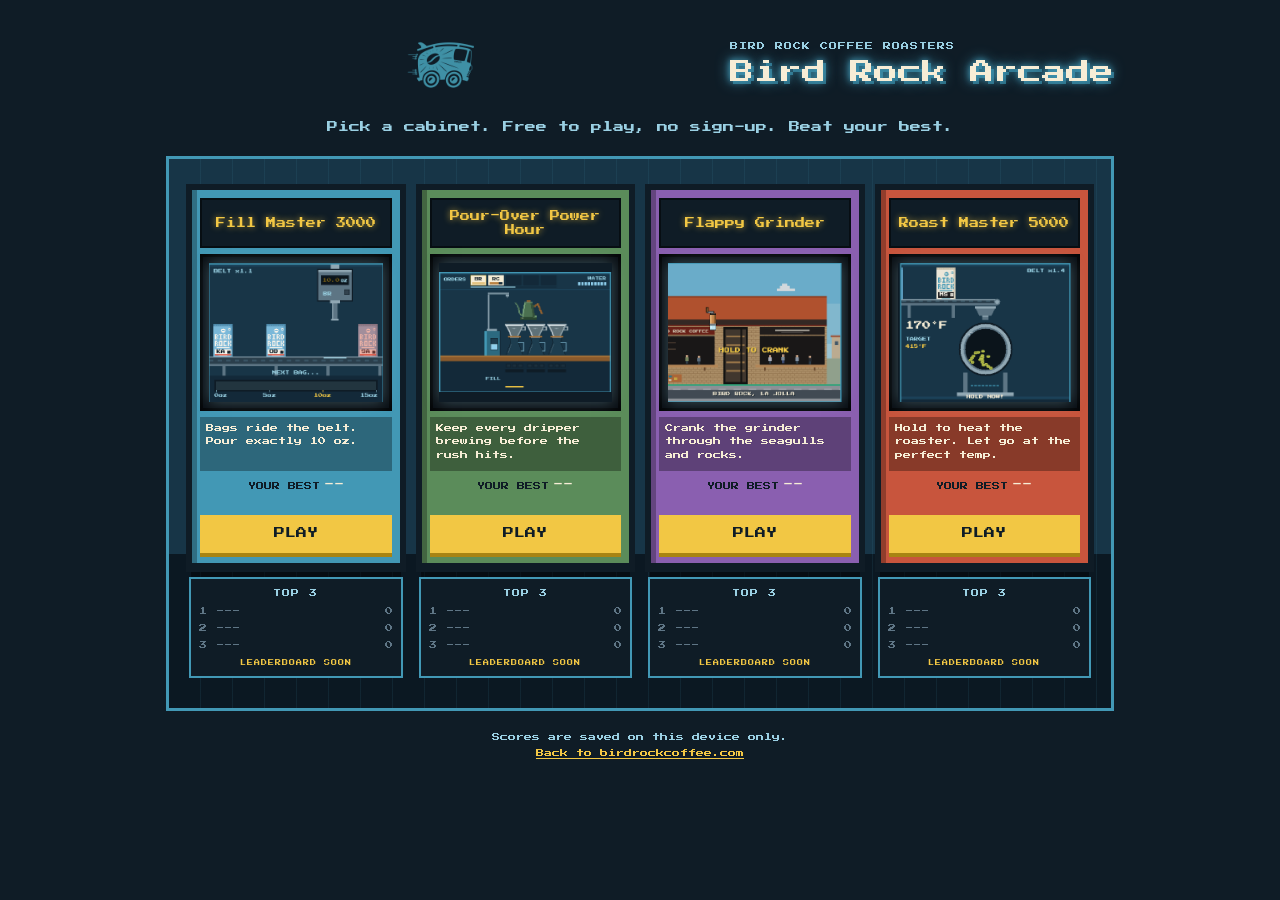
==== arcade/index.html @ a9ecbf44 "Initial publish of Bird Rock Arcade" ====
<!doctype html>
<html lang="en">
<head>
  <meta charset="utf-8">
  <meta name="viewport" content="width=device-width, initial-scale=1, viewport-fit=cover">
  <title>Bird Rock Arcade | Bird Rock Coffee Roasters</title>
  <meta name="description" content="Free coffee mini-games from Bird Rock Coffee Roasters. Roast, fill, pour and grind your way to a high score.">
  <meta property="og:title" content="Bird Rock Arcade">
  <meta property="og:description" content="Free coffee mini-games from Bird Rock Coffee Roasters.">
  <meta property="og:type" content="website">
  <link rel="icon" type="image/png" href="../assets/Van_Blue.png">
  <link rel="preconnect" href="https://fonts.googleapis.com">
  <link rel="preconnect" href="https://fonts.gstatic.com" crossorigin>
  <link href="https://fonts.googleapis.com/css2?family=Press+Start+2P&amp;display=swap" rel="stylesheet">
  <link rel="stylesheet" href="../style.css">
  <link rel="stylesheet" href="style.css">
</head>
<body>
  <main id="arcade">
    <header class="top">
      <img class="van" src="../assets/Van_Blue.png" alt="" width="56" height="56">
      <div class="sign">
        <p class="eyebrow">Bird Rock Coffee Roasters</p>
        <h1>Bird Rock Arcade</h1>
      </div>
    </header>
    <p class="lede">Pick a cabinet. Free to play, no sign-up. Beat your best.</p>

    <ol id="floor" class="floor" aria-label="Games"></ol>

    <noscript>
      <p class="lede">The arcade needs JavaScript. You can still play directly:</p>
      <ul class="plain">
        <li><a href="../roast2/">Roast Master 5000</a></li>
        <li><a href="../fill/">Fill Master 3000</a></li>
        <li><a href="../pourover/">Pour-Over Power Hour</a></li>
        <li><a href="../flappy/">Flappy Grinder</a></li>
      </ul>
    </noscript>

    <footer class="foot">
      <p>Scores are saved on this device only.</p>
      <a href="https://www.birdrockcoffee.com" target="_blank" rel="noopener">Back to birdrockcoffee.com</a>
    </footer>
  </main>

  <script src="games.js"></script>
  <script src="logic.js"></script>
  <script src="app.js"></script>
</body>
</html>
---- style.css ----
/* Roast Master 5000: 8-bit look. Colors live here and in THEME (game.js). */
:root {
  --blue: #4298B5;          /* Bird Rock blue */
  --blue-dark: #2c6a80;
  --blue-light: #9ad0e3;
  --ink: #0f1c26;
  --wall: #173547;
  --cream: #f6edd6;
  --gold: #f2c744;
  --red: #e0503f;
  --font: 'Press Start 2P', ui-monospace, 'SF Mono', Menlo, monospace;
}

* { box-sizing: border-box; }
html, body { margin: 0; background: var(--ink); color: var(--cream); }
body {
  font-family: var(--font);
  font-size: 10px;
  line-height: 1.6;
  min-height: 100vh;
  min-height: 100dvh;
  -webkit-tap-highlight-color: transparent;
  touch-action: manipulation;
}

#app {
  max-width: 440px;
  margin: 0 auto;
  padding: 8px 16px 16px;
  display: flex;
  flex-direction: column;
  gap: 8px;
}

.sr-only {
  position: absolute; width: 1px; height: 1px; overflow: hidden;
  clip: rect(0 0 0 0); white-space: nowrap;
}

.top { display: flex; align-items: center; justify-content: space-between; gap: 8px; }
h1 { margin: 0; font-size: 13px; color: var(--blue-light); line-height: 1.4; font-weight: normal; }

#sound {
  font: inherit; font-size: 8px; color: var(--cream); background: transparent;
  border: 2px solid var(--blue); padding: 6px 8px; cursor: pointer;
}
#sound[aria-pressed="true"] { background: var(--blue); color: var(--ink); }

.hud { display: grid; grid-template-columns: repeat(3, 1fr); gap: 8px; }
.hud div { background: var(--wall); border: 2px solid var(--blue); padding: 4px 8px; text-align: center; }
.hud span { display: block; font-size: 8px; color: var(--blue-light); }
.hud b { font-weight: normal; font-size: 14px; }

.target { background: var(--wall); border: 2px solid var(--gold); padding: 6px 10px; text-align: center; min-height: 78px; }
.coffee { font-size: 11px; color: var(--cream); overflow-wrap: anywhere; }
.notes { margin-top: 5px; font-size: 8px; color: var(--blue-light); line-height: 1.5; }
.level { margin-top: 6px; font-size: 10px; color: var(--gold); }

.stage { position: relative; border: 3px solid var(--blue); background: var(--wall); }
#c { display: block; width: 100%; height: auto; image-rendering: pixelated; image-rendering: crisp-edges; }

.readout {
  position: absolute; left: 50%; bottom: 8px; transform: translateX(-50%);
  font-size: 16px; color: var(--cream); text-shadow: 2px 2px 0 var(--ink); pointer-events: none;
}
.banner {
  position: absolute; left: 0; right: 0; top: 36%; text-align: center;
  font-size: 20px; color: var(--gold); text-shadow: 3px 3px 0 var(--ink);
  opacity: 0; pointer-events: none;
}
.banner.show { opacity: 1; }
.banner.bad { color: var(--red); }

.drop, .btn {
  font: inherit; font-size: 14px; color: var(--ink); background: var(--gold);
  border: 0; padding: 16px 12px; cursor: pointer; width: 100%;
  box-shadow: 0 5px 0 #a88413; text-transform: uppercase;
}
.drop:active, .btn:active { transform: translateY(4px); box-shadow: 0 1px 0 #a88413; }
.drop:disabled { background: #566b78; box-shadow: 0 5px 0 #34434d; color: #1c2a33; cursor: default; }
.drop { font-size: 18px; padding: 18px 12px; }
.hint { margin: 0; text-align: center; font-size: 8px; color: var(--blue-light); }

.overlay {
  position: fixed; inset: 0; background: rgba(8, 16, 22, 0.88);
  display: flex; align-items: center; justify-content: center; padding: 16px;
  overflow-y: auto; z-index: 10;
}
.overlay[hidden] { display: none; }
.card {
  background: var(--wall); border: 4px solid var(--blue); padding: 18px 16px;
  max-width: 400px; width: 100%; text-align: center; display: flex; flex-direction: column; gap: 12px;
}
.card h2 { margin: 0; font-size: 15px; color: var(--blue-light); font-weight: normal; line-height: 1.4; }
.card p { margin: 0; }
.van { margin: 0 auto; image-rendering: auto; }

.review { border-color: var(--gold); }
.eyebrow { font-size: 9px; color: var(--gold); letter-spacing: 1px; }
.score { font-size: 52px; color: var(--cream); line-height: 1; }
.new-best { font-size: 10px; color: var(--ink); background: var(--gold); padding: 4px 8px; align-self: center; }
.new-best[hidden] { display: none; }
.review-coffee { font-size: 12px; color: var(--blue-light); overflow-wrap: anywhere; }
.review-notes { font-size: 10px; color: var(--cream); }
.review-line { font-size: 9px; color: var(--gold); }
.review-stats { font-size: 8px; color: var(--blue-light); }
.bags { display: flex; flex-wrap: wrap; justify-content: center; gap: 4px; }
.bags svg { width: 20px; height: 25px; shape-rendering: crispEdges; }
.bags .more { align-self: center; font-size: 9px; color: var(--cream); }

@media (prefers-reduced-motion: reduce) {
  .banner { transition: none; }
}
---- arcade/style.css ----
/* Bird Rock Arcade: the arcade room. Palette variables come from ../style.css. */

#arcade {
  max-width: 980px;
  margin: 0 auto;
  padding: 16px 16px 28px;
  display: flex;
  flex-direction: column;
  gap: 14px;
}

.top { display: flex; flex-wrap: wrap; align-items: center; gap: 12px; justify-content: center; }
.van { width: 56px; height: 56px; image-rendering: auto; }
.sign { text-align: left; }
.eyebrow { margin: 0 0 4px; font-size: 8px; color: var(--blue-light); letter-spacing: 1px; text-transform: uppercase; }
h1 {
  margin: 0; font-size: 20px; line-height: 1.3; font-weight: normal; color: var(--cream);
  text-shadow: 0 0 6px var(--blue), 0 0 14px var(--blue), 3px 3px 0 var(--blue-dark);
}
.lede { margin: 0; text-align: center; font-size: 9px; color: var(--blue-light); line-height: 1.8; }

/* The room: a back wall fading into a floor. */
.floor {
  list-style: none; margin: 0; padding: 18px 12px 22px;
  display: grid; grid-template-columns: repeat(2, 1fr); gap: 18px 12px;
  background:
    repeating-linear-gradient(90deg, transparent 0 31px, rgba(66, 152, 181, 0.10) 31px 32px),
    linear-gradient(to bottom, var(--wall) 0%, var(--wall) 72%, #0b1822 72%, #0b1822 100%);
  border: 3px solid var(--blue);
}
.slot { display: flex; flex-direction: column; gap: 8px; min-width: 0; }

/* A cabinet. --cab is set per game from games.js. */
.cab {
  flex: 1; display: flex; flex-direction: column; gap: 6px; text-decoration: none; color: var(--cream);
  background: var(--cab); padding: 8px 8px 10px;
  border: 3px solid var(--ink); border-bottom-width: 6px;
  box-shadow: 0 0 0 3px var(--ink), 0 10px 0 -2px rgba(0, 0, 0, 0.45);
  outline: none; position: relative;
}
.cab::before { /* side-art stripe */
  content: ""; position: absolute; left: 0; top: 0; bottom: 0; width: 5px; background: rgba(0, 0, 0, 0.28);
}
.marquee {
  display: block; text-align: center; font-size: 9px; line-height: 1.4; padding: 6px 4px;
  background: var(--ink); color: var(--gold); border: 2px solid rgba(0, 0, 0, 0.5);
  text-shadow: 0 0 6px rgba(242, 199, 68, 0.7); overflow-wrap: anywhere; height: 50px;
  display: flex; flex-direction: column; align-items: center; justify-content: center;
}
.marquee small { display: block; font-size: 7px; color: var(--blue-light); margin-top: 3px; }
.bezel { display: block; padding: 6px; background: #0a0f14; border: 3px solid rgba(0, 0, 0, 0.6); }
.screen {
  display: block; width: 100%; height: auto; aspect-ratio: 5 / 4; object-fit: cover;
  background: var(--ink);
  box-shadow: 0 0 14px rgba(154, 208, 227, 0.35);
}
.blurb { display: block; flex: 1; min-height: 6.8em; font-size: 7px; line-height: 1.7; color: var(--cream); background: rgba(0, 0, 0, 0.32); padding: 5px 6px; }
.best { display: block; text-align: center; font-size: 7px; color: var(--ink); }
.best b { font-weight: normal; font-size: 10px; color: var(--cream); margin-left: 4px; }
.play {
  display: block; text-align: center; font-size: 11px; color: var(--ink); background: var(--gold);
  padding: 10px 6px; box-shadow: 0 4px 0 #a88413;
}
.coin { display: block; text-align: center; font-size: 7px; color: var(--gold); height: 10px; visibility: hidden; }

.cab:hover, .cab:focus-visible { transform: translateY(-3px); }
.cab:hover .coin, .cab:focus-visible .coin { visibility: visible; animation: blink 0.9s steps(2, jump-none) infinite; }
.cab:hover .play, .cab:focus-visible .play { background: var(--cream); }
.cab:focus-visible { box-shadow: 0 0 0 3px var(--ink), 0 0 0 7px var(--gold); }
.cab:active .play { transform: translateY(3px); box-shadow: 0 1px 0 #a88413; }
@keyframes blink { 50% { opacity: 0; } }

/* Top 3 panel: empty slots until the leaderboard exists. */
.top3 { background: var(--ink); border: 2px solid var(--blue); padding: 8px; }
.top3 h2 { margin: 0 0 6px; font-size: 8px; font-weight: normal; color: var(--blue-light); text-align: center; letter-spacing: 1px; }
.top3 ol { list-style: none; margin: 0; padding: 0; display: flex; flex-direction: column; gap: 4px; }
.top3 li { display: grid; grid-template-columns: 1.4em 1fr auto; gap: 6px; font-size: 8px; color: var(--cream); }
.top3 li.empty { color: #5f7686; }
.top3 .pts { text-align: right; }
.top3 .soon { margin: 7px 0 0; text-align: center; font-size: 6px; color: var(--gold); letter-spacing: 1px; }

.plain { font-size: 10px; line-height: 2.2; }
.plain a, .foot a { color: var(--gold); }
.foot { text-align: center; font-size: 8px; color: var(--blue-light); line-height: 2; }
.foot p { margin: 0; }

@media (min-width: 760px) {
  #arcade { padding-top: 28px; gap: 18px; }
  h1 { font-size: 24px; }
  .van { width: 72px; height: 72px; }
  .floor { grid-template-columns: repeat(4, 1fr); gap: 22px 16px; padding: 28px 20px 30px; }
  .marquee { font-size: 10px; }
  .blurb, .best { font-size: 8px; }
  .lede { font-size: 11px; }
}

@media (prefers-reduced-motion: reduce) {
  .cab:hover, .cab:focus-visible { transform: none; }
  .cab:hover .coin, .cab:focus-visible .coin { animation: none; }
}
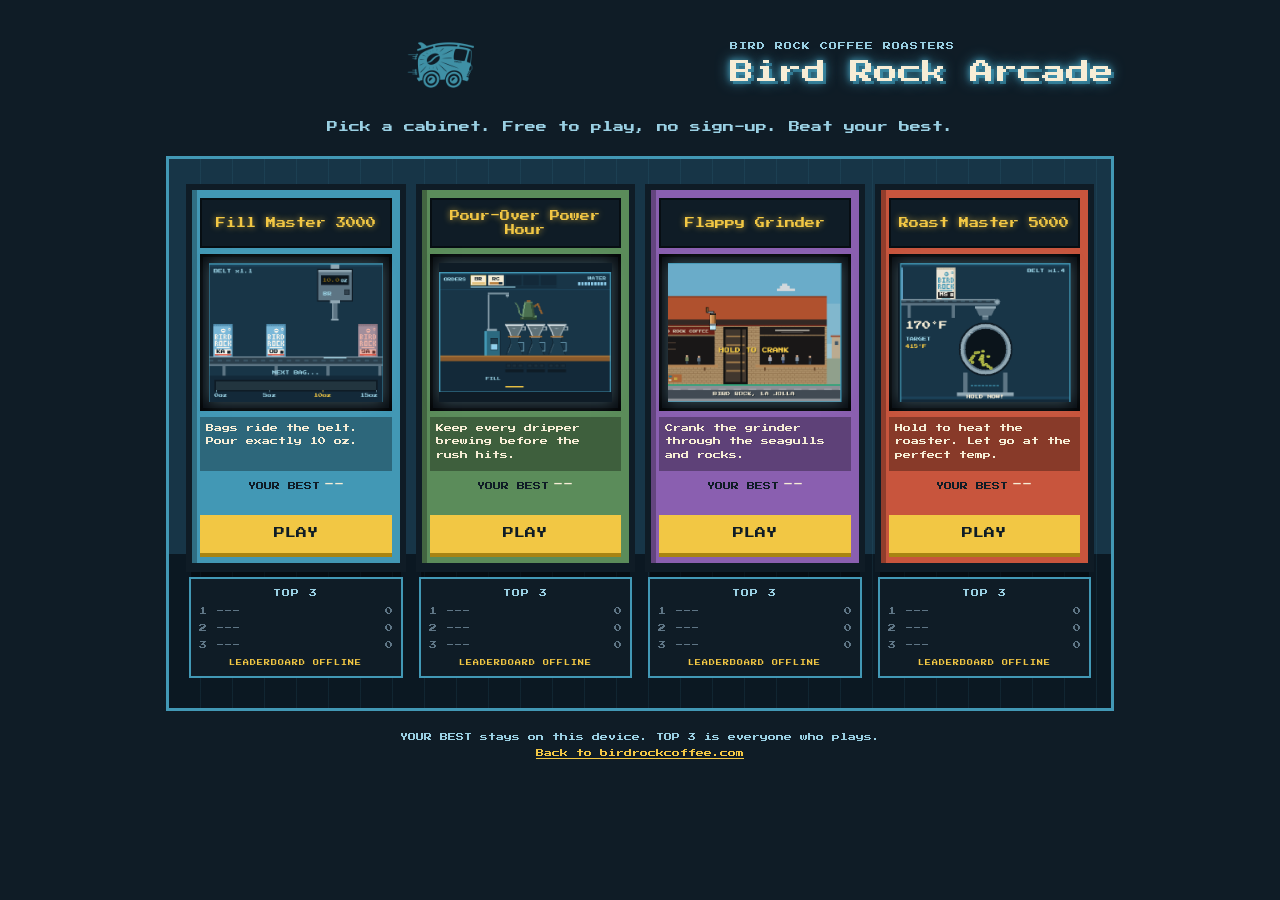
==== commit 17b8975e: "Update arcade (from Personal-OS d7c594d)" ====
--- a/arcade/index.html
+++ b/arcade/index.html
@@ -39,11 +39,13 @@
     </noscript>
 
     <footer class="foot">
-      <p>Scores are saved on this device only.</p>
+      <p id="foot-note">Scores are saved on this device only.</p>
       <a href="https://www.birdrockcoffee.com" target="_blank" rel="noopener">Back to birdrockcoffee.com</a>
     </footer>
   </main>
 
+  <script src="../leaderboard-config.js"></script>
+  <script src="../leaderboard.js"></script>
   <script src="games.js"></script>
   <script src="logic.js"></script>
   <script src="app.js"></script>
--- a/style.css
+++ b/style.css
@@ -108,6 +108,27 @@
 .bags svg { width: 20px; height: 25px; shape-rendering: crispEdges; }
 .bags .more { align-self: center; font-size: 9px; color: var(--cream); }
 
+/* Leaderboard on the score card (leaderboard.js) */
+.lb { background: var(--ink); border: 2px solid var(--blue); padding: 10px; display: flex; flex-direction: column; gap: 8px; }
+.lb[hidden] { display: none; }
+.lb-list { list-style: none; margin: 0; padding: 0; display: flex; flex-direction: column; gap: 3px; }
+.lb-list li { display: grid; grid-template-columns: 2.2em 1fr auto; gap: 6px; font-size: 8px; color: var(--cream); text-align: left; padding: 1px 4px; }
+.lb-list li.empty { color: #5f7686; }
+.lb-list li.you { background: var(--gold); color: var(--ink); }
+.lb-list .s { text-align: right; }
+.lb-msg { font-size: 8px; color: var(--gold); min-height: 1em; }
+.lb-msg:empty { display: none; }
+.lb-form { display: flex; gap: 8px; align-items: stretch; margin-bottom: 6px; }
+.lb-form label { flex: 1; display: flex; flex-direction: column; gap: 4px; font-size: 7px; color: var(--blue-light); text-align: left; }
+/* 18px stops iPhones from zooming the page when the box is tapped */
+.lb-input {
+  font: inherit; font-size: 18px; letter-spacing: 6px; text-transform: uppercase; text-align: center;
+  color: var(--cream); background: var(--wall); border: 2px solid var(--gold); padding: 8px 4px; width: 100%; border-radius: 0;
+}
+.lb-input:focus { outline: 2px solid var(--cream); outline-offset: 1px; }
+.lb-save { width: auto; font-size: 11px; padding: 10px 14px; align-self: flex-end; }
+.lb-save:disabled { background: #566b78; box-shadow: 0 5px 0 #34434d; color: #1c2a33; cursor: default; }
+
 @media (prefers-reduced-motion: reduce) {
   .banner { transition: none; }
 }
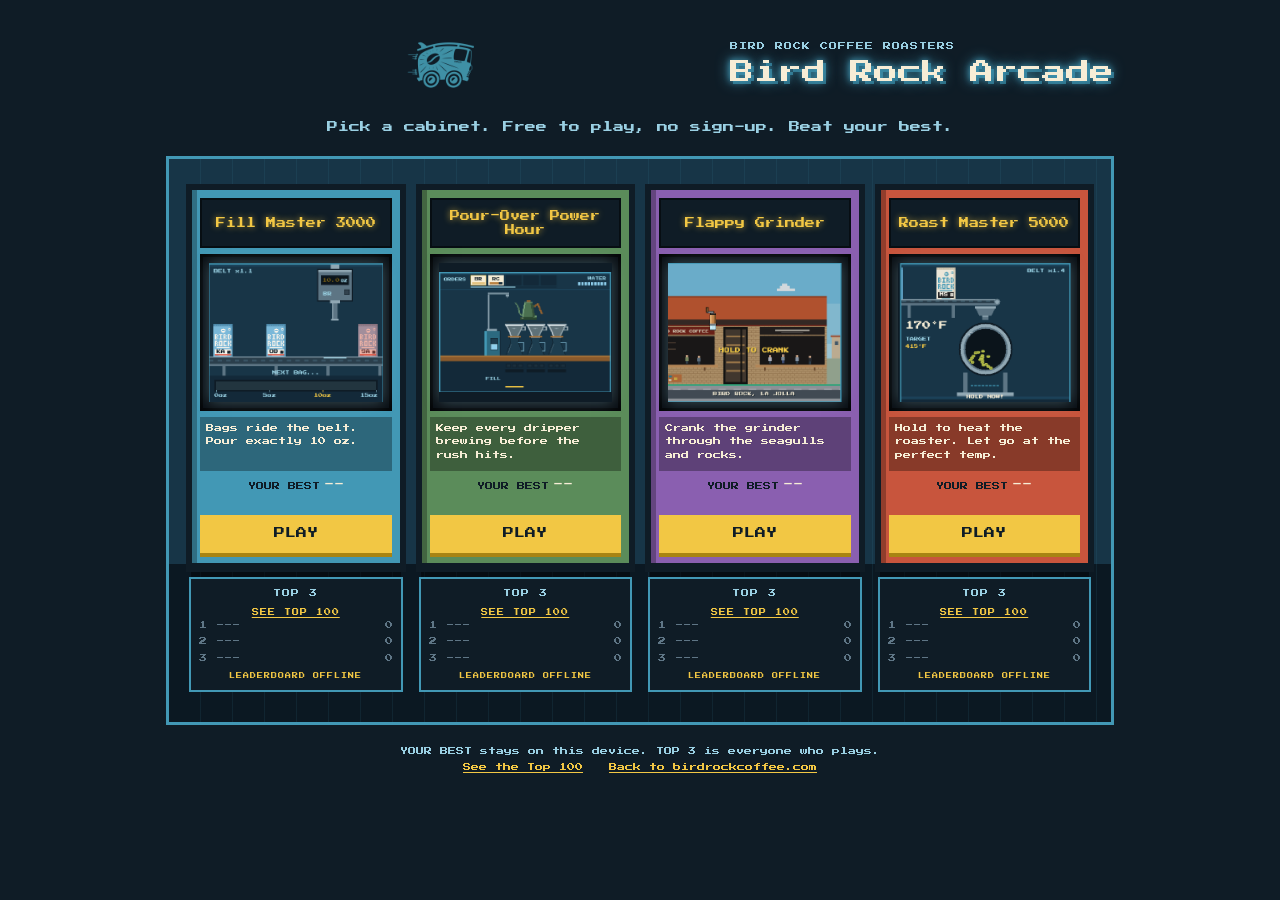
==== commit 9c3bf4c7: "Update arcade (from Personal-OS 21cd22e)" ====
--- a/arcade/index.html
+++ b/arcade/index.html
@@ -40,6 +40,7 @@
 
     <footer class="foot">
       <p id="foot-note">Scores are saved on this device only.</p>
+      <a href="../scores/">See the Top 100</a>
       <a href="https://www.birdrockcoffee.com" target="_blank" rel="noopener">Back to birdrockcoffee.com</a>
     </footer>
   </main>
--- a/style.css
+++ b/style.css
@@ -21,6 +21,9 @@
   min-height: 100dvh;
   -webkit-tap-highlight-color: transparent;
   touch-action: manipulation;
+  /* Games are played by pressing and holding: no text selection or long-press menu anywhere (the initials box below opts back in). */
+  -webkit-user-select: none; user-select: none;
+  -webkit-touch-callout: none;
 }
 
 #app {
@@ -54,6 +57,11 @@
 .target { background: var(--wall); border: 2px solid var(--gold); padding: 6px 10px; text-align: center; min-height: 78px; }
 .coffee { font-size: 11px; color: var(--cream); overflow-wrap: anywhere; }
 .notes { margin-top: 5px; font-size: 8px; color: var(--blue-light); line-height: 1.5; }
+/* The order panel's text changes with every coffee (long names, long tasting notes), so the name gets a fixed 2 lines and the
+   notes a fixed 3. Longer text is cut with "..." instead of growing the panel and pushing the game and button down. */
+.target .coffee, .target .notes { display: -webkit-box; -webkit-box-orient: vertical; overflow: hidden; overflow-wrap: anywhere; }
+.target .coffee { line-height: 1.6; height: 3.2em; -webkit-line-clamp: 2; line-clamp: 2; }
+.target .notes { line-height: 1.5; height: 4.5em; -webkit-line-clamp: 3; line-clamp: 3; }
 .level { margin-top: 6px; font-size: 10px; color: var(--gold); }
 
 .stage { position: relative; border: 3px solid var(--blue); background: var(--wall); }
@@ -124,11 +132,27 @@
 .lb-input {
   font: inherit; font-size: 18px; letter-spacing: 6px; text-transform: uppercase; text-align: center;
   color: var(--cream); background: var(--wall); border: 2px solid var(--gold); padding: 8px 4px; width: 100%; border-radius: 0;
+  -webkit-user-select: text; user-select: text;   /* iPhones will not let you type in a box that inherits "none" */
 }
 .lb-input:focus { outline: 2px solid var(--cream); outline-offset: 1px; }
 .lb-save { width: auto; font-size: 11px; padding: 10px 14px; align-self: flex-end; }
 .lb-save:disabled { background: #566b78; box-shadow: 0 5px 0 #34434d; color: #1c2a33; cursor: default; }
 
+/* Share card button (share.js): the blue "second choice" next to the gold play-again button */
+.share { display: flex; flex-direction: column; gap: 6px; }
+.share[hidden] { display: none; }
+.share-btn { background: var(--blue); box-shadow: 0 5px 0 var(--blue-dark); }
+.share-btn:active { box-shadow: 0 1px 0 var(--blue-dark); }
+.share-btn:disabled { background: #566b78; box-shadow: 0 5px 0 #34434d; color: #1c2a33; cursor: default; }
+.share-btn[hidden], .share-hint[hidden] { display: none; }
+.share-save { background: var(--cream); color: var(--ink); box-shadow: 0 5px 0 #b9ad8c; }
+.share-save:active { box-shadow: 0 1px 0 #b9ad8c; }
+.share-hint { text-align: center; color: var(--blue-light); }
+
+/* "See the top 100" link under the score card's board */
+.lb-more { font-size: 8px; color: var(--blue-light); text-align: center; text-decoration: underline; padding: 4px 0; }
+.lb-more[hidden] { display: none; }
+
 @media (prefers-reduced-motion: reduce) {
   .banner { transition: none; }
 }
--- a/arcade/style.css
+++ b/arcade/style.css
@@ -77,12 +77,14 @@
 .top3 li { display: grid; grid-template-columns: 1.4em 1fr auto; gap: 6px; font-size: 8px; color: var(--cream); }
 .top3 li.empty { color: #5f7686; }
 .top3 .pts { text-align: right; }
+.top3 .top100 { display: block; margin-top: 8px; text-align: center; font-size: 7px; color: var(--gold); letter-spacing: 1px; }
 .top3 .soon { margin: 7px 0 0; text-align: center; font-size: 6px; color: var(--gold); letter-spacing: 1px; }
 
 .plain { font-size: 10px; line-height: 2.2; }
 .plain a, .foot a { color: var(--gold); }
 .foot { text-align: center; font-size: 8px; color: var(--blue-light); line-height: 2; }
 .foot p { margin: 0; }
+.foot a { display: inline-block; margin: 0 9px; }
 
 @media (min-width: 760px) {
   #arcade { padding-top: 28px; gap: 18px; }
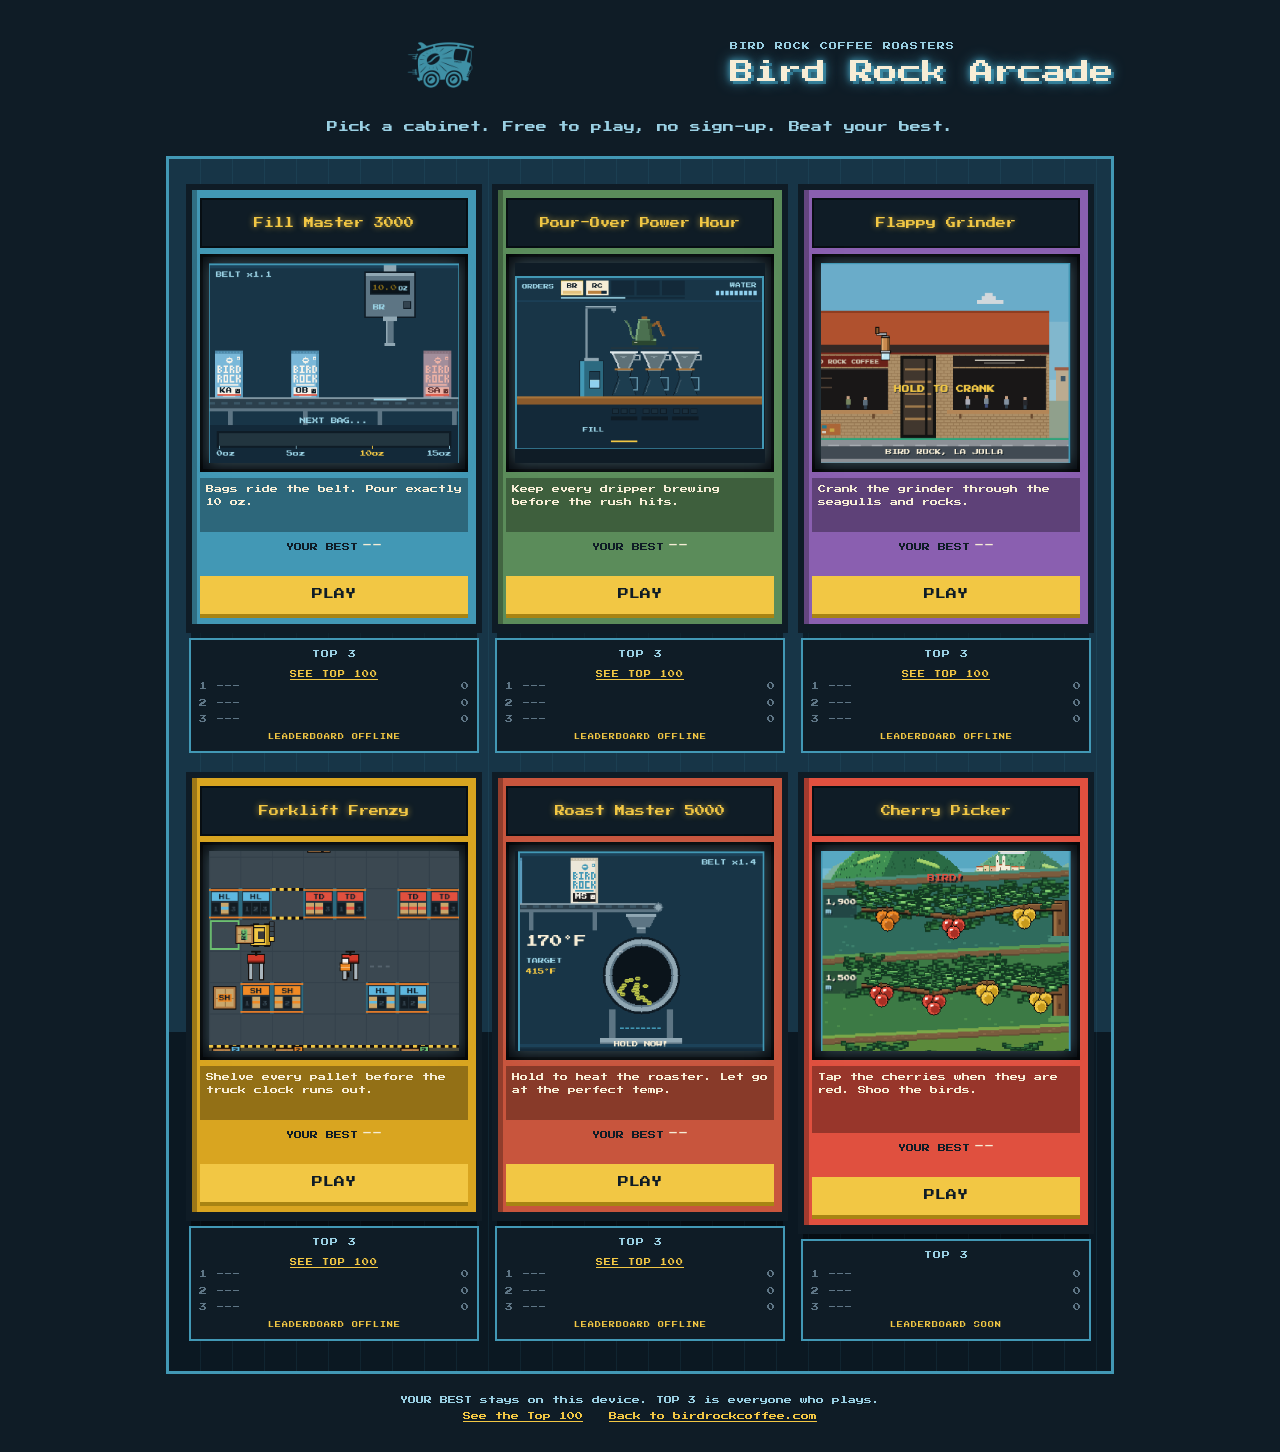
==== commit dcacf1a8: "Update arcade (from Personal-OS aa75d0b)" ====
--- a/arcade/index.html
+++ b/arcade/index.html
@@ -13,7 +13,7 @@
   <link rel="preconnect" href="https://fonts.gstatic.com" crossorigin>
   <link href="https://fonts.googleapis.com/css2?family=Press+Start+2P&amp;display=swap" rel="stylesheet">
   <link rel="stylesheet" href="../style.css">
-  <link rel="stylesheet" href="style.css">
+  <link rel="stylesheet" href="style.css?v=2">
 </head>
 <body>
   <main id="arcade">
@@ -47,8 +47,8 @@
 
   <script src="../leaderboard-config.js"></script>
   <script src="../leaderboard.js"></script>
-  <script src="games.js"></script>
+  <script src="games.js?v=2"></script>
   <script src="logic.js"></script>
-  <script src="app.js"></script>
+  <script src="app.js?v=2"></script>
 </body>
 </html>
--- a/style.css
+++ b/style.css
@@ -145,8 +145,6 @@
 .share-btn:active { box-shadow: 0 1px 0 var(--blue-dark); }
 .share-btn:disabled { background: #566b78; box-shadow: 0 5px 0 #34434d; color: #1c2a33; cursor: default; }
 .share-btn[hidden], .share-hint[hidden] { display: none; }
-.share-save { background: var(--cream); color: var(--ink); box-shadow: 0 5px 0 #b9ad8c; }
-.share-save:active { box-shadow: 0 1px 0 #b9ad8c; }
 .share-hint { text-align: center; color: var(--blue-light); }
 
 /* "See the top 100" link under the score card's board */
--- a/arcade/style.css
+++ b/arcade/style.css
@@ -22,13 +22,18 @@
 /* The room: a back wall fading into a floor. */
 .floor {
   list-style: none; margin: 0; padding: 18px 12px 22px;
-  display: grid; grid-template-columns: repeat(2, 1fr); gap: 18px 12px;
+  /* Centered rows, so an odd cabinet out sits in the middle (six games: 2+2+2 on phones, then 3+3). */
+  display: flex; flex-wrap: wrap; justify-content: center; gap: 18px 12px;
+  --cols: 2; --gapx: 12px;
   background:
     repeating-linear-gradient(90deg, transparent 0 31px, rgba(66, 152, 181, 0.10) 31px 32px),
     linear-gradient(to bottom, var(--wall) 0%, var(--wall) 72%, #0b1822 72%, #0b1822 100%);
   border: 3px solid var(--blue);
 }
-.slot { display: flex; flex-direction: column; gap: 8px; min-width: 0; }
+.slot {
+  display: flex; flex-direction: column; gap: 8px; min-width: 0;
+  flex: 0 0 calc((100% - (var(--cols) - 1) * var(--gapx)) / var(--cols));
+}
 
 /* A cabinet. --cab is set per game from games.js. */
 .cab {
@@ -90,11 +95,12 @@
   #arcade { padding-top: 28px; gap: 18px; }
   h1 { font-size: 24px; }
   .van { width: 72px; height: 72px; }
-  .floor { grid-template-columns: repeat(4, 1fr); gap: 22px 16px; padding: 28px 20px 30px; }
+  .floor { --cols: 3; --gapx: 16px; gap: 22px 16px; padding: 28px 20px 30px; }
   .marquee { font-size: 10px; }
   .blurb, .best { font-size: 8px; }
   .lede { font-size: 11px; }
 }
+/* Six cabinets stay 3 across on wide screens (3+3); five across would leave one alone on a second row. */
 
 @media (prefers-reduced-motion: reduce) {
   .cab:hover, .cab:focus-visible { transform: none; }
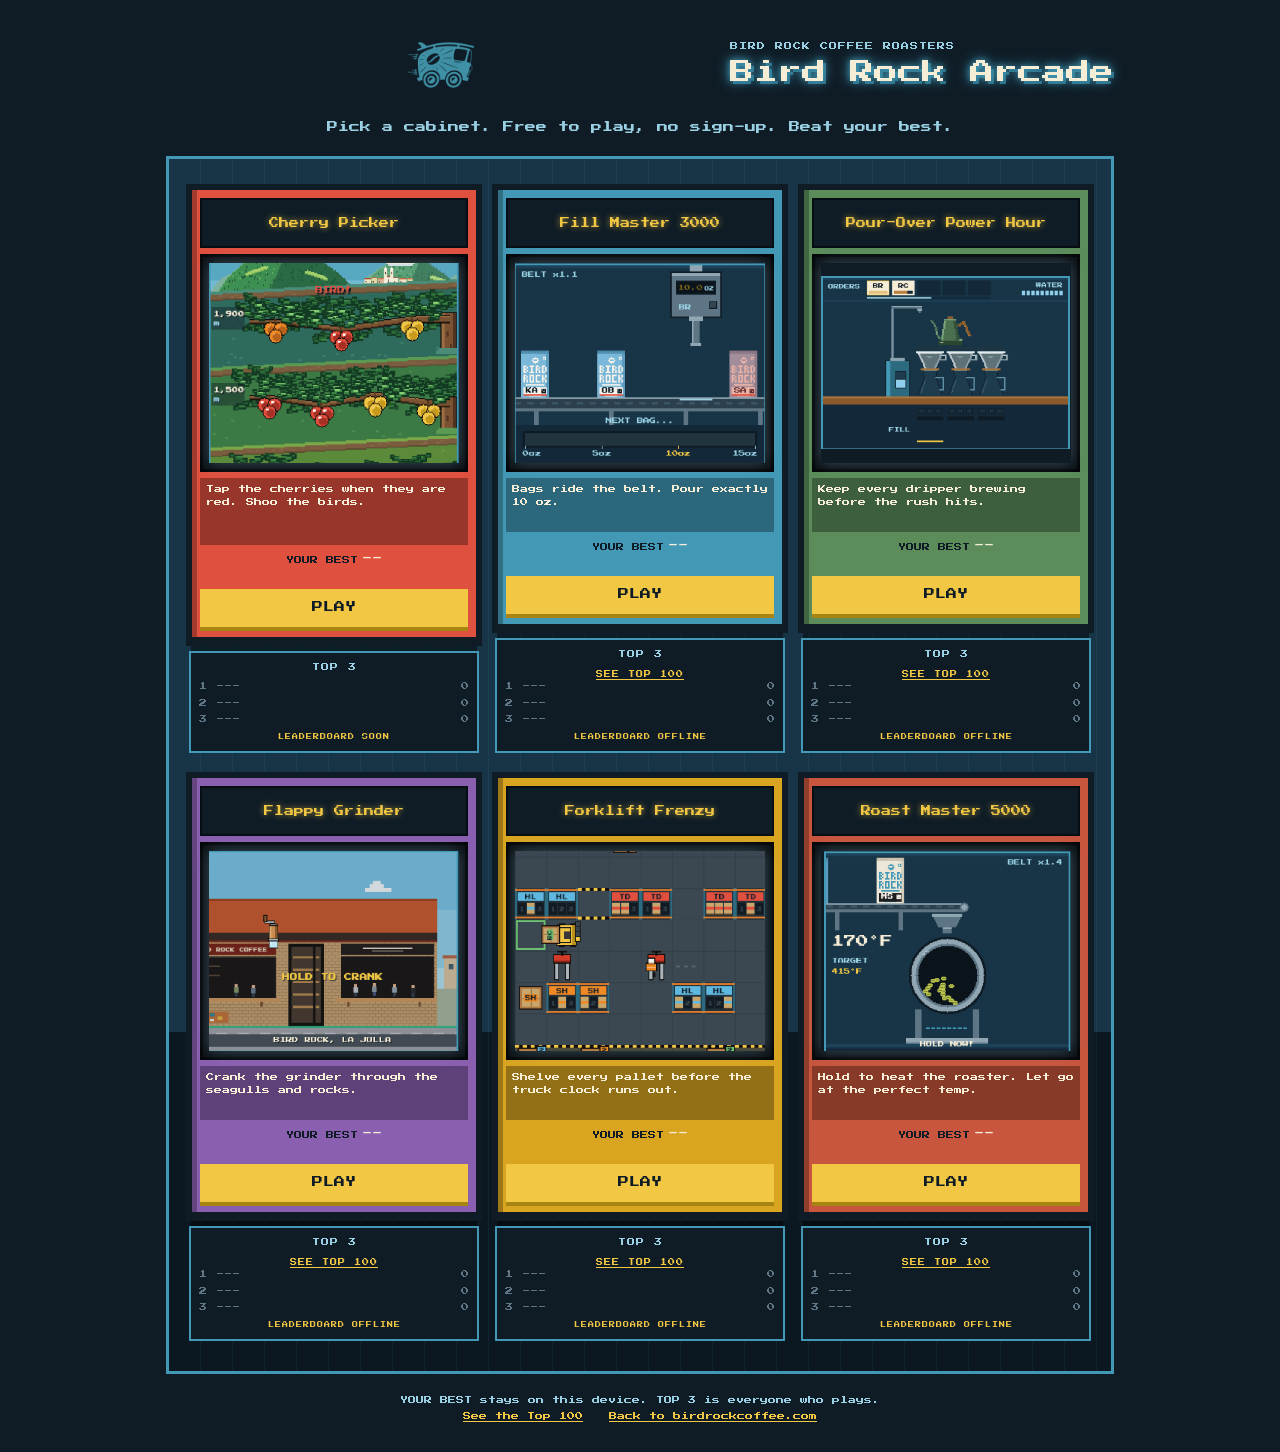
==== commit e63e2f0c: "Update arcade (from Personal-OS 6592edb)" ====
--- a/arcade/index.html
+++ b/arcade/index.html
@@ -47,7 +47,7 @@
 
   <script src="../leaderboard-config.js"></script>
   <script src="../leaderboard.js"></script>
-  <script src="games.js?v=2"></script>
+  <script src="games.js?v=3"></script>
   <script src="logic.js"></script>
   <script src="app.js?v=2"></script>
 </body>
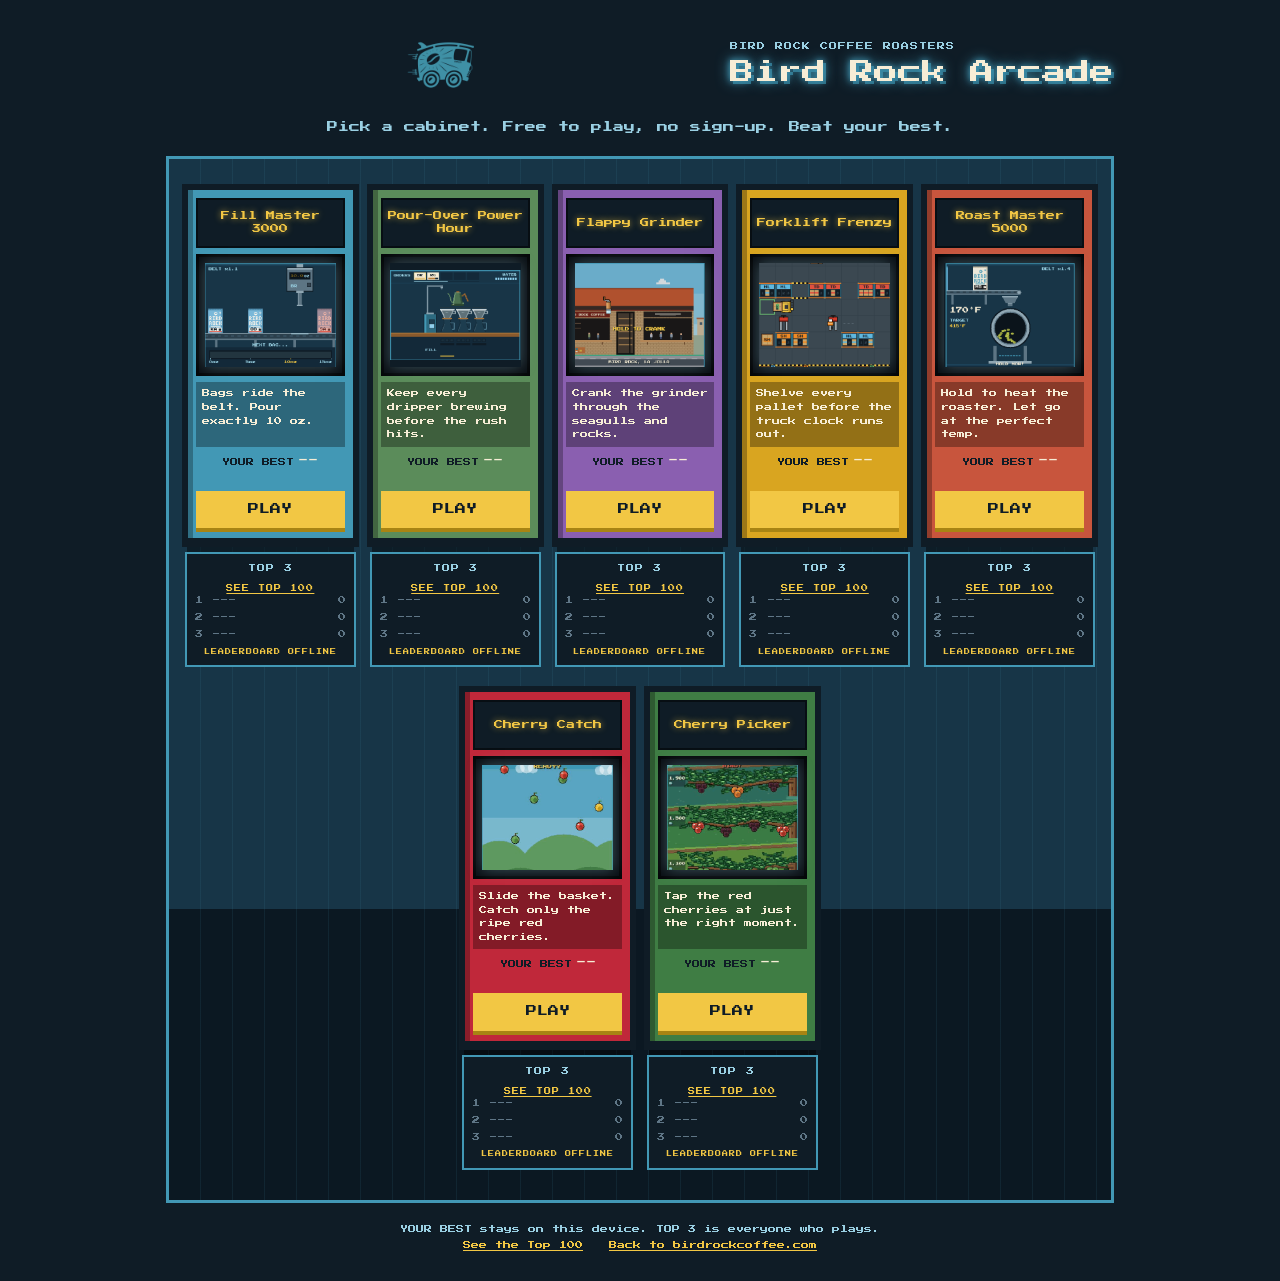
==== commit aa273a69: "Update arcade (from Personal-OS 6422557)" ====
--- a/arcade/index.html
+++ b/arcade/index.html
@@ -13,7 +13,7 @@
   <link rel="preconnect" href="https://fonts.gstatic.com" crossorigin>
   <link href="https://fonts.googleapis.com/css2?family=Press+Start+2P&amp;display=swap" rel="stylesheet">
   <link rel="stylesheet" href="../style.css">
-  <link rel="stylesheet" href="style.css?v=2">
+  <link rel="stylesheet" href="style.css">
 </head>
 <body>
   <main id="arcade">
@@ -35,6 +35,9 @@
         <li><a href="../fill/">Fill Master 3000</a></li>
         <li><a href="../pourover/">Pour-Over Power Hour</a></li>
         <li><a href="../flappy/">Flappy Grinder</a></li>
+        <li><a href="../dock/">Forklift Frenzy</a></li>
+        <li><a href="../cherry/">Cherry Catch</a></li>
+        <li><a href="../picker/">Cherry Picker</a></li>
       </ul>
     </noscript>
 
@@ -47,8 +50,8 @@
 
   <script src="../leaderboard-config.js"></script>
   <script src="../leaderboard.js"></script>
-  <script src="games.js?v=3"></script>
+  <script src="games.js"></script>
   <script src="logic.js"></script>
-  <script src="app.js?v=2"></script>
+  <script src="app.js"></script>
 </body>
 </html>
--- a/arcade/style.css
+++ b/arcade/style.css
@@ -22,7 +22,7 @@
 /* The room: a back wall fading into a floor. */
 .floor {
   list-style: none; margin: 0; padding: 18px 12px 22px;
-  /* Centered rows, so an odd cabinet out sits in the middle (six games: 2+2+2 on phones, then 3+3). */
+  /* Centered rows, so an odd cabinet out sits in the middle (five games: 2+2+1 on phones, 3+2, then 5 across). */
   display: flex; flex-wrap: wrap; justify-content: center; gap: 18px 12px;
   --cols: 2; --gapx: 12px;
   background:
@@ -100,7 +100,10 @@
   .blurb, .best { font-size: 8px; }
   .lede { font-size: 11px; }
 }
-/* Six cabinets stay 3 across on wide screens (3+3); five across would leave one alone on a second row. */
+@media (min-width: 960px) {
+  .floor { --cols: 5; --gapx: 14px; gap: 22px 14px; padding: 28px 16px 30px; }
+  .marquee { font-size: 9px; }
+}
 
 @media (prefers-reduced-motion: reduce) {
   .cab:hover, .cab:focus-visible { transform: none; }
